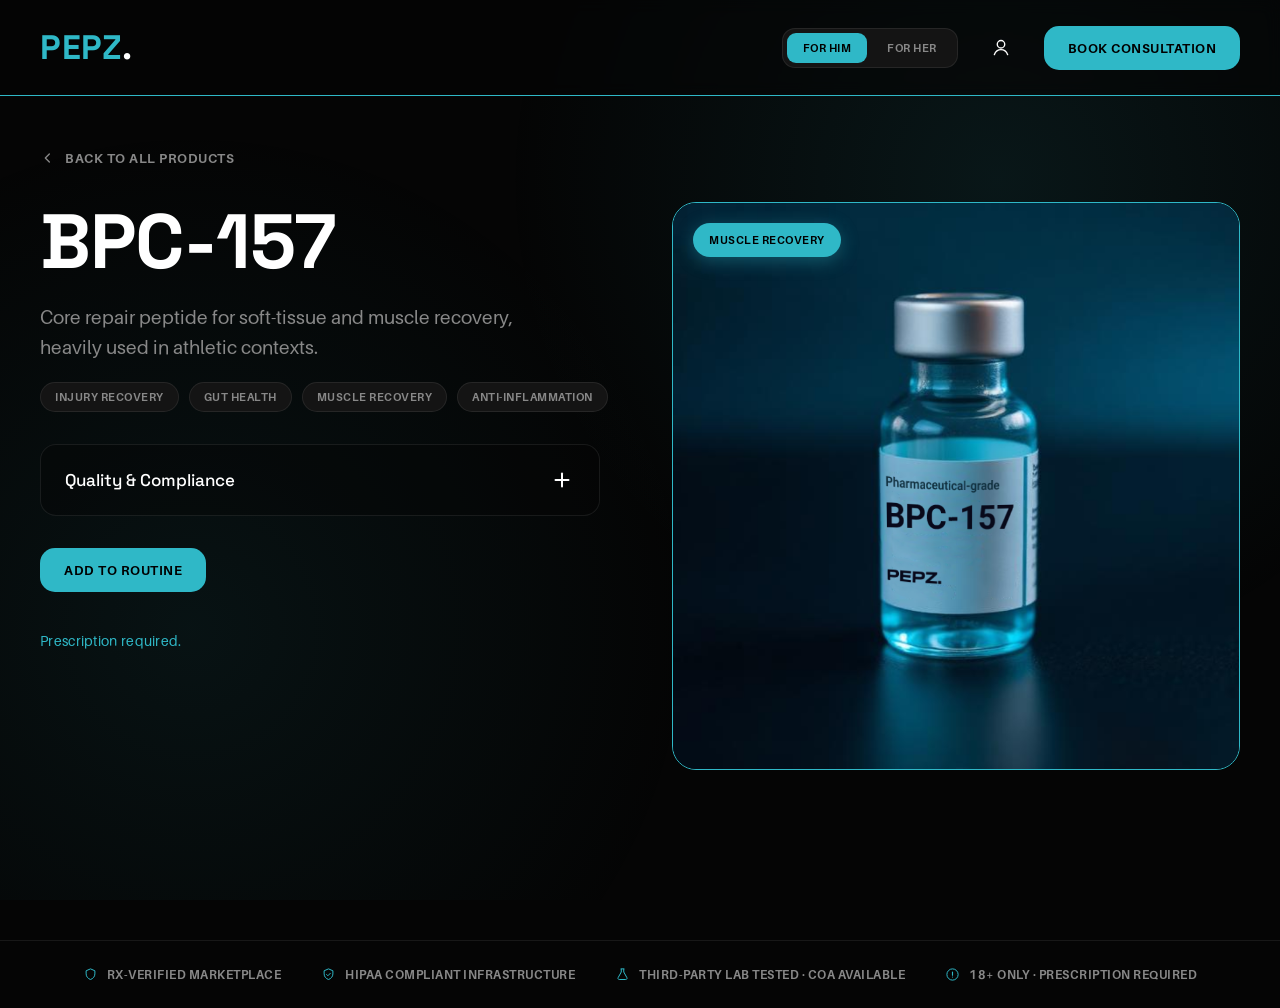
==== products/bpc-157.html @ 7f21e56b "Add product detail pages" ====
<!DOCTYPE html>
<html lang="en">
<head>
<meta charset="UTF-8">
<meta name="viewport" content="width=device-width, initial-scale=1.0">
<title>BPC-157 — PEPZ</title>
<meta name="description" content="Core repair peptide for soft-tissue and muscle recovery, heavily used in athletic contexts. Pharmaceutical-grade peptide, prescription required.">
<link rel="preconnect" href="https://fonts.googleapis.com">
<link rel="preconnect" href="https://fonts.gstatic.com" crossorigin>
<link href="https://fonts.googleapis.com/css2?family=Space+Grotesk:wght@400;500;700&display=swap" rel="stylesheet">
<link rel="stylesheet" href="../assets/product.css">
</head>
<body>
<div id="siteGradientBg" aria-hidden="true"></div>

<!-- ================= HEADER (shared site header) ================= -->
<header class="site-header" id="siteHeader">
  <a class="logo" href="../index.html#home"><span>PEPZ</span>.</a>
  <div class="header-actions">
    <div class="gender-switch" role="tablist" aria-label="Shop by">
      <button class="gender-switch-btn active" id="tabHim" data-gender="him" role="tab" aria-selected="true">For Him</button>
      <button class="gender-switch-btn" id="tabHer" data-gender="her" role="tab" aria-selected="false">For Her</button>
    </div>
    <button class="icon-btn" aria-label="Account / Sign in">
      <svg viewBox="0 0 24 24" fill="none" width="20" height="20"><path d="M12 12a4.5 4.5 0 1 0 0-9 4.5 4.5 0 0 0 0 9Z" stroke="currentColor" stroke-width="1.6"/><path d="M4 20c1.4-3.8 4.6-6 8-6s6.6 2.2 8 6" stroke="currentColor" stroke-width="1.6" stroke-linecap="round"/></svg>
    </button>
    <button class="btn-primary pdp-book" id="bookConsultBtn">Book Consultation</button>
  </div>
</header>

<!-- ================= PRODUCT DETAIL ================= -->
<main class="pdp">
  <a class="pdp-back" href="../index.html#productsView">
    <svg viewBox="0 0 24 24" fill="none"><path d="M14 6l-6 6 6 6" stroke="currentColor" stroke-width="2" stroke-linecap="round" stroke-linejoin="round"/></svg>
    Back to All Products
  </a>

  <div class="pdp-grid">
    <!-- LEFT: info -->
    <div class="pdp-info">
      <h1 class="pdp-name">BPC-157</h1>
      <p class="pdp-desc">Core repair peptide for soft-tissue and muscle recovery, heavily used in athletic contexts.</p>

      <div class="pdp-tags">
          <span class="pdp-tag">Injury Recovery</span>
          <span class="pdp-tag">Gut Health</span>
          <span class="pdp-tag">Muscle Recovery</span>
          <span class="pdp-tag">Anti-Inflammation</span>
      </div>

      <div class="pdp-accordion" id="qcAccordion">
        <button class="pdp-accordion-head" id="qcToggle" aria-expanded="false" aria-controls="qcBody">
          <span>Quality &amp; Compliance</span>
          <span class="pdp-accordion-icon" aria-hidden="true"></span>
        </button>
        <div class="pdp-accordion-body" id="qcBody">
          <div>
            <ul class="pdp-accordion-list">
            <li>Compounded in a USA-certified <span class="accent">503A/503B</span> pharmacy</li>
            <li>Third-party tested with <span class="accent">full COA documentation</span></li>
            <li>Pharmaceutical-grade purity — prescription required</li>
            </ul>
          </div>
        </div>
      </div>

      <div class="pdp-cta-row">
        <button class="btn-primary" id="addRoutineBtn">Add To Routine</button>
      </div>

      <p class="pdp-rx">Prescription required.</p>
    </div>

    <!-- RIGHT: media -->
    <div class="pdp-media">
      <div class="pdp-stage">
        <span class="pdp-badge">Muscle Recovery</span>
        <div class="pdp-slides" id="pdpSlides">
        <div class="pdp-slide active"><img src="../assets/bpc-157-1-DvsU9HZn.png.png" alt="BPC-157 — pharmaceutical-grade vial"></div>
        </div>
      </div>
    </div>
  </div>
</main>

<!-- ================= TRUST BAR ================= -->
<footer class="pdp-trust">
  <div class="pdp-trust-inner">
    <span class="pdp-trust-item"><svg viewBox="0 0 24 24" fill="none"><path d="M12 3l7 3v5c0 4.5-3 7.6-7 9-4-1.4-7-4.5-7-9V6l7-3Z" stroke="currentColor" stroke-width="1.6"/></svg>Rx-Verified Marketplace</span>
    <span class="pdp-trust-item"><svg viewBox="0 0 24 24" fill="none"><path d="M12 3l7 3v5c0 4.5-3 7.6-7 9-4-1.4-7-4.5-7-9V6l7-3Z" stroke="currentColor" stroke-width="1.6"/><path d="M9 12l2 2 4-4" stroke="currentColor" stroke-width="1.6" stroke-linecap="round" stroke-linejoin="round"/></svg>HIPAA Compliant Infrastructure</span>
    <span class="pdp-trust-item"><svg viewBox="0 0 24 24" fill="none"><path d="M9 3h6M10 3v5l-5 9a2 2 0 0 0 1.8 3h10.4A2 2 0 0 0 19 17l-5-9V3" stroke="currentColor" stroke-width="1.6" stroke-linejoin="round"/></svg>Third-Party Lab Tested · COA Available</span>
    <span class="pdp-trust-item"><svg viewBox="0 0 24 24" fill="none"><circle cx="12" cy="12" r="9" stroke="currentColor" stroke-width="1.6"/><path d="M12 8v5M12 16h.01" stroke="currentColor" stroke-width="1.8" stroke-linecap="round"/></svg>18+ Only · Prescription Required</span>
  </div>
</footer>

<script>
(function(){
  /* ---- Quality & Compliance accordion ---- */
  var acc = document.getElementById('qcAccordion');
  var toggle = document.getElementById('qcToggle');
  toggle.addEventListener('click', function(){
    var open = acc.classList.toggle('open');
    toggle.setAttribute('aria-expanded', String(open));
  });

  /* ---- Image carousel (dots) ---- */
  var dots = Array.prototype.slice.call(document.querySelectorAll('.pdp-dot'));
  var slides = Array.prototype.slice.call(document.querySelectorAll('.pdp-slide'));
  dots.forEach(function(dot){
    dot.addEventListener('click', function(){
      var i = parseInt(dot.getAttribute('data-slide'), 10);
      dots.forEach(function(d){ d.classList.remove('active'); });
      slides.forEach(function(s){ s.classList.remove('active'); });
      dot.classList.add('active');
      if (slides[i]) slides[i].classList.add('active');
    });
  });

  /* ---- For Him / For Her theme switch (live re-theme, same as index.html) ---- */
  var tabHim = document.getElementById('tabHim');
  var tabHer = document.getElementById('tabHer');
  function setGender(g){
    var isHer = g === 'her';
    document.documentElement.classList.toggle('theme-her', isHer);
    tabHim.classList.toggle('active', !isHer);
    tabHim.setAttribute('aria-selected', String(!isHer));
    tabHer.classList.toggle('active', isHer);
    tabHer.setAttribute('aria-selected', String(isHer));
    try { localStorage.setItem('pepz-theme', g); } catch(e){}
  }
  tabHim.addEventListener('click', function(){ setGender('him'); });
  tabHer.addEventListener('click', function(){ setGender('her'); });

  /* ---- Header "Book Consultation" → main consultation flow ---- */
  var book = document.getElementById('bookConsultBtn');
  if (book) book.addEventListener('click', function(){ window.location.href = '../index.html#contact'; });

  /* ---- "Add To Routine" → Build My Routine section on the main site ---- */
  var routine = document.getElementById('addRoutineBtn');
  if (routine) routine.addEventListener('click', function(){ window.location.href = '../index.html#build-routine'; });
})();
</script>
</body>
</html>
---- assets/product.css ----
/* =============================================================
   PEPZ — Product detail page stylesheet
   Self-contained: reuses the exact design tokens, themes (For Him /
   For Her), header, and button system from index.html so every product
   page is visually part of the same site. Layout below (.pdp-*) is new,
   built to the Figma product-page reference but in the site's language.
   ============================================================= */

/* ---------- Aileron (body) — self-hosted, CC0 (see fonts/Aileron-LICENSE.txt) ---------- */
@font-face{ font-family:'Aileron'; src:url('fonts/Aileron-Light.woff2') format('woff2'); font-weight:300; font-style:normal; font-display:swap; }
@font-face{ font-family:'Aileron'; src:url('fonts/Aileron-Regular.woff2') format('woff2'); font-weight:400; font-style:normal; font-display:swap; }
@font-face{ font-family:'Aileron'; src:url('fonts/Aileron-SemiBold.woff2') format('woff2'); font-weight:600; font-style:normal; font-display:swap; }
@font-face{ font-family:'Aileron'; src:url('fonts/Aileron-Bold.woff2') format('woff2'); font-weight:700; font-style:normal; font-display:swap; }

/* ---------- Design tokens (verbatim from index.html) ---------- */
:root{
  --bg:#050505;
  --bg-rgb:5,5,5;
  --card:#0f0f0f;
  --muted-surface:#141414;
  --brand:#2fb8c7;
  --brand-glow-rgb:47,184,199;
  --fg:#ffffff;
  --muted-fg:#888888;
  --destructive:#e7000b;
  --border:rgba(255,255,255,0.08);
  --input:rgba(255,255,255,0.10);
  --primary-fg:#000000;
}
/* ---------- GLOBAL "For Her" theme (verbatim) ---------- */
html.theme-her{
  --bg:#ffffff;
  --bg-rgb:255,255,255;
  --card:#ffffff;
  --muted-surface:#f7f2f6;
  --brand:#d6479e;
  --brand-glow-rgb:214,71,158;
  --fg:#000000;
  --muted-fg:#6b5a68;
  --border:rgba(0,0,0,0.12);
  --input:rgba(0,0,0,0.12);
}

*{box-sizing:border-box;}
html{scroll-behavior:smooth;}
body{
  margin:0;
  background:var(--bg);
  color:var(--fg);
  font-family:'Aileron',-apple-system,BlinkMacSystemFont,'Segoe UI',sans-serif;
  overflow-x:hidden;
  transition:background .3s ease, color .3s ease;
}
h1,h2,h3,h4,h5,h6,.logo{
  font-family:'Space Grotesk',-apple-system,BlinkMacSystemFont,'Segoe UI',sans-serif;
}
a{color:inherit;text-decoration:none;}
button{font-family:inherit;}

/* ---------- Shared glow-pulse + button keyframes (verbatim) ---------- */
@keyframes glow-pulse-text{
  0%,100%{ text-shadow:0 0 18px rgba(var(--brand-glow-rgb),0.35), 0 0 34px rgba(var(--brand-glow-rgb),0.18); }
  50%{ text-shadow:0 0 34px rgba(var(--brand-glow-rgb),0.75), 0 0 60px rgba(var(--brand-glow-rgb),0.4); }
}
@keyframes btn-glow-pop{
  0%{ box-shadow:0 6px 20px rgba(var(--brand-glow-rgb),0.25); }
  40%{ box-shadow:0 4px 28px rgba(var(--brand-glow-rgb),0.55); }
  100%{ box-shadow:0 4px 14px rgba(var(--brand-glow-rgb),0.3); }
}
@keyframes btn-glow-pop-outline{
  0%{ box-shadow:0 0 0 rgba(var(--brand-glow-rgb),0); }
  40%{ box-shadow:0 0 22px rgba(var(--brand-glow-rgb),0.45); }
  100%{ box-shadow:0 0 10px rgba(var(--brand-glow-rgb),0.2); }
}

/* ---------- Button system (verbatim) ---------- */
.btn-primary{
  background:var(--brand);
  color:var(--primary-fg);
  border:none;
  border-radius:15px;
  padding:14px 24px;
  font-weight:700;
  font-size:13px;
  letter-spacing:0.5px;
  text-transform:uppercase;
  cursor:pointer;
  transition:transform .15s ease, box-shadow .15s ease, filter .15s ease;
}
.btn-primary:hover{ transform:translateY(-1px); box-shadow:0 6px 24px rgba(var(--brand-glow-rgb),0.4); filter:brightness(1.05); }
.btn-primary:active{ transform:translateY(0) scale(.97); animation:btn-glow-pop .4s ease-out; }

.btn-outline{
  background:transparent;
  color:var(--fg);
  border:1px solid var(--brand);
  border-radius:15px;
  padding:13px 24px;
  font-weight:700;
  font-size:13px;
  letter-spacing:0.5px;
  text-transform:uppercase;
  cursor:pointer;
  transition:transform .15s ease, box-shadow .15s ease, background .2s ease;
}
.btn-outline:hover{ background:rgba(var(--brand-glow-rgb),0.1); transform:translateY(-1px); box-shadow:0 0 18px rgba(var(--brand-glow-rgb),0.25); }
.btn-outline:active{ transform:translateY(0) scale(.97); background:var(--brand); color:var(--primary-fg); animation:btn-glow-pop-outline .4s ease-out; }

.icon-btn{
  width:38px;height:38px;
  display:flex;align-items:center;justify-content:center;
  border-radius:50%;
  border:1px solid transparent;
  background:transparent;
  color:var(--fg);
  cursor:pointer;
  transition:border-color .2s ease, transform .15s ease, box-shadow .15s ease;
}
.icon-btn:hover{ border-color:var(--brand); transform:translateY(-1px); box-shadow:0 0 14px rgba(var(--brand-glow-rgb),0.3); }
.icon-btn:active{ transform:translateY(0) scale(.97); animation:btn-glow-pop-outline .4s ease-out; }

/* ---------- Global ambient background (verbatim) ---------- */
#siteGradientBg{
  position:fixed;
  inset:0;
  pointer-events:none;
  z-index:0;
  background:
    radial-gradient(circle at 78% 20%, rgba(var(--brand-glow-rgb),0.10), transparent 40%),
    radial-gradient(circle at 15% 70%, rgba(var(--brand-glow-rgb),0.08), transparent 40%);
}

/* ---------- Header (verbatim structure from index.html) ---------- */
.site-header{
  position:fixed;
  top:0;left:0;right:0;
  height:96px;
  z-index:200;
  display:flex;
  align-items:center;
  justify-content:space-between;
  padding:0 40px;
  background:rgba(var(--bg-rgb),0.62);
  backdrop-filter:blur(8px);
  -webkit-backdrop-filter:blur(8px);
  border-bottom:1px solid var(--brand);
  transition:border-color .3s ease, background .3s ease;
}
.logo{ font-weight:900; font-size:34px; text-transform:uppercase; letter-spacing:0.5px; }
.logo span{ color:var(--brand); }
.header-actions{ display:flex; align-items:center; gap:24px; }

.gender-switch{
  display:inline-flex;
  gap:4px;
  border:1px solid var(--border);
  border-radius:13px;
  padding:4px;
  background:var(--muted-surface);
}
.gender-switch-btn{
  border:none;
  background:transparent;
  color:var(--muted-fg);
  font-weight:700;
  font-size:11px;
  letter-spacing:0.5px;
  text-transform:uppercase;
  padding:8px 16px;
  border-radius:9px;
  cursor:pointer;
  transition:background .2s ease, color .2s ease;
}
.gender-switch-btn:hover{ color:var(--fg); }
.gender-switch-btn.active{ background:var(--brand); color:var(--primary-fg); }
html.theme-her .gender-switch-btn.active{ color:#ffffff; }

/* =============================================================
   PRODUCT DETAIL PAGE (new — Figma reference, site language)
   ============================================================= */
.pdp{
  position:relative;
  z-index:1;
  max-width:1280px;
  margin:0 auto;
  padding:150px 40px 80px;      /* clears the 96px fixed header */
  min-height:100vh;
}

/* Back link — mirrors pepz.com "← Back to All Products" */
.pdp-back{
  display:inline-flex;
  align-items:center;
  gap:9px;
  font-size:13px;
  font-weight:700;
  letter-spacing:0.5px;
  text-transform:uppercase;
  color:var(--muted-fg);
  margin-bottom:36px;
  transition:color .2s ease, gap .2s ease;
}
.pdp-back:hover{ color:var(--brand); gap:13px; }
.pdp-back svg{ width:16px; height:16px; }

/* Two-column grid: image left in Figma is on the RIGHT — matches screenshot */
.pdp-grid{
  display:grid;
  grid-template-columns:1fr 1fr;
  gap:64px;
  align-items:start;
}

/* ---- LEFT column: name / description / accordion / rx note ---- */
.pdp-info{ display:flex; flex-direction:column; }

.pdp-name{
  font-weight:900;
  font-size:clamp(48px,6vw,88px);
  line-height:1.02;
  letter-spacing:-0.01em;
  text-transform:uppercase;
  margin:0 0 22px;
}

.pdp-desc{
  font-size:clamp(17px,1.5vw,21px);
  font-weight:400;
  line-height:1.55;
  color:var(--muted-fg);
  max-width:520px;
  margin:0 0 20px;
}

/* Category / benefit tag chips (from pepz.com product tags) */
.pdp-tags{
  display:flex;
  flex-wrap:wrap;
  gap:10px;
  margin:0 0 32px;
}
.pdp-tag{
  font-size:11px;
  font-weight:700;
  letter-spacing:0.5px;
  text-transform:uppercase;
  color:var(--muted-fg);
  border:1px solid var(--border);
  background:var(--muted-surface);
  border-radius:999px;
  padding:7px 14px;
}

/* ---- Quality & Compliance accordion ---- */
.pdp-accordion{
  border:1px solid var(--border);
  border-radius:16px;
  background:rgba(var(--bg-rgb),0.4);
  overflow:hidden;
  margin:0 0 32px;
  max-width:560px;
  transition:border-color .25s ease, box-shadow .25s ease;
}
.pdp-accordion.open{
  border-color:var(--brand);
  box-shadow:0 0 22px rgba(var(--brand-glow-rgb),0.14);
}
.pdp-accordion-head{
  width:100%;
  display:flex;
  align-items:center;
  justify-content:space-between;
  gap:16px;
  background:transparent;
  border:none;
  color:var(--fg);
  cursor:pointer;
  padding:22px 24px;
  font-family:'Space Grotesk',sans-serif;
  font-size:17px;
  font-weight:500;
  text-align:left;
  transition:color .2s ease;
}
.pdp-accordion-head:hover{ color:var(--brand); }
.pdp-accordion.open .pdp-accordion-head{ color:var(--brand); }
.pdp-accordion-icon{
  flex:none;
  width:26px;height:26px;
  position:relative;
}
/* + / × morph */
.pdp-accordion-icon::before,
.pdp-accordion-icon::after{
  content:"";
  position:absolute;
  top:50%;left:50%;
  width:15px;height:2px;
  background:currentColor;
  border-radius:2px;
  transition:transform .3s cubic-bezier(.16,.84,.44,1);
}
.pdp-accordion-icon::before{ transform:translate(-50%,-50%) rotate(0deg); }
.pdp-accordion-icon::after{ transform:translate(-50%,-50%) rotate(90deg); }
.pdp-accordion.open .pdp-accordion-icon::before{ transform:translate(-50%,-50%) rotate(45deg); }
.pdp-accordion.open .pdp-accordion-icon::after{ transform:translate(-50%,-50%) rotate(-45deg); }

.pdp-accordion-body{
  display:grid;
  grid-template-rows:0fr;
  transition:grid-template-rows .35s cubic-bezier(.16,.84,.44,1);
}
.pdp-accordion.open .pdp-accordion-body{ grid-template-rows:1fr; }
.pdp-accordion-body > div{ overflow:hidden; }
.pdp-accordion-list{
  list-style:none;
  margin:0;
  padding:0 24px 24px;
  display:flex;
  flex-direction:column;
  gap:12px;
}
.pdp-accordion-list li{
  position:relative;
  padding-left:22px;
  font-size:15px;
  line-height:1.5;
  color:var(--muted-fg);
}
.pdp-accordion-list li::before{
  content:"";
  position:absolute;
  left:2px;top:9px;
  width:6px;height:6px;
  border-radius:50%;
  background:var(--brand);
}
.pdp-accordion-list .accent{ color:var(--brand); }

/* CTA row */
.pdp-cta-row{
  display:flex;
  flex-wrap:wrap;
  align-items:center;
  gap:16px;
  margin:0 0 26px;
}

/* Rx note */
.pdp-rx{
  font-size:14px;
  font-weight:400;
  color:var(--brand);
  letter-spacing:0.3px;
}
.pdp-rx span{ color:var(--muted-fg); }

/* ---- RIGHT column: glowing product image + carousel ---- */
.pdp-media{ display:flex; flex-direction:column; align-items:center; }

/* Cyan (For Him) / pink (For Her) glowing outline that gently breathes. */
@keyframes pdp-frame-glow{
  0%,100%{ box-shadow:0 0 0 1px rgba(var(--brand-glow-rgb),0.5) inset, 0 0 22px rgba(var(--brand-glow-rgb),0.28), 0 0 46px rgba(var(--brand-glow-rgb),0.16); }
  50%{ box-shadow:0 0 0 1px rgba(var(--brand-glow-rgb),0.8) inset, 0 0 34px rgba(var(--brand-glow-rgb),0.5), 0 0 70px rgba(var(--brand-glow-rgb),0.3); }
}
.pdp-stage{
  position:relative;
  width:100%;
  aspect-ratio:1/1;
  border-radius:24px;
  overflow:hidden;
  border:1.5px solid var(--brand);
  background:var(--card);
  animation:pdp-frame-glow 3.4s ease-in-out infinite;
}
.pdp-badge{
  position:absolute;
  top:20px;left:20px;
  z-index:3;
  display:inline-flex;
  align-items:center;
  height:34px;
  padding:0 16px;
  background:var(--brand);
  color:var(--primary-fg);
  font-size:11px;
  font-weight:700;
  letter-spacing:0.5px;
  text-transform:uppercase;
  border-radius:999px;
  box-shadow:0 4px 18px rgba(var(--brand-glow-rgb),0.35);
}
html.theme-her .pdp-badge{ color:#ffffff; }

/* slides */
.pdp-slides{ position:absolute; inset:0; }
.pdp-slide{
  position:absolute;
  inset:0;
  opacity:0;
  transition:opacity .5s ease;
  pointer-events:none;
}
.pdp-slide.active{ opacity:1; pointer-events:auto; }
.pdp-slide img{
  width:100%;
  height:100%;
  object-fit:cover;      /* fill the frame edge-to-edge */
  display:block;
}

/* carousel dots */
.pdp-dots{
  display:flex;
  gap:10px;
  margin-top:22px;
}
.pdp-dot{
  width:9px;height:9px;
  border-radius:50%;
  border:none;
  padding:0;
  background:var(--muted-fg);
  opacity:0.4;
  cursor:pointer;
  transition:opacity .2s ease, transform .2s ease, background .2s ease;
}
.pdp-dot:hover{ opacity:0.7; }
.pdp-dot.active{ background:var(--brand); opacity:1; transform:scale(1.25); }

/* ---------- Trust bar (mirrors pepz.com) ---------- */
.pdp-trust{
  position:relative;
  z-index:1;
  border-top:1px solid var(--border);
  margin-top:40px;
}
.pdp-trust-inner{
  max-width:1280px;
  margin:0 auto;
  padding:26px 40px;
  display:flex;
  flex-wrap:wrap;
  align-items:center;
  justify-content:center;
  gap:18px 40px;
}
.pdp-trust-item{
  display:inline-flex;
  align-items:center;
  gap:9px;
  font-size:12px;
  font-weight:700;
  letter-spacing:0.5px;
  text-transform:uppercase;
  color:var(--muted-fg);
}
.pdp-trust-item svg{ width:15px; height:15px; color:var(--brand); flex:none; }

/* ---------- Responsive ---------- */
@media (max-width:900px){
  .site-header{ height:76px; padding:0 20px; }
  .logo{ font-size:26px; }
  .header-actions{ gap:12px; }
  .gender-switch-btn{ padding:6px 10px; font-size:9px; }
  .pdp{ padding:110px 20px 56px; }
  .pdp-grid{ grid-template-columns:1fr; gap:40px; }
  .pdp-media{ order:-1; }              /* image first on mobile, like the app */
  .pdp-name{ font-size:clamp(40px,11vw,60px); }
  .pdp-trust-inner{ padding:24px 20px; gap:14px 26px; }
}
@media (max-width:560px){
  .header-actions .pdp-book{ display:none; }   /* keep mobile header tidy */
}
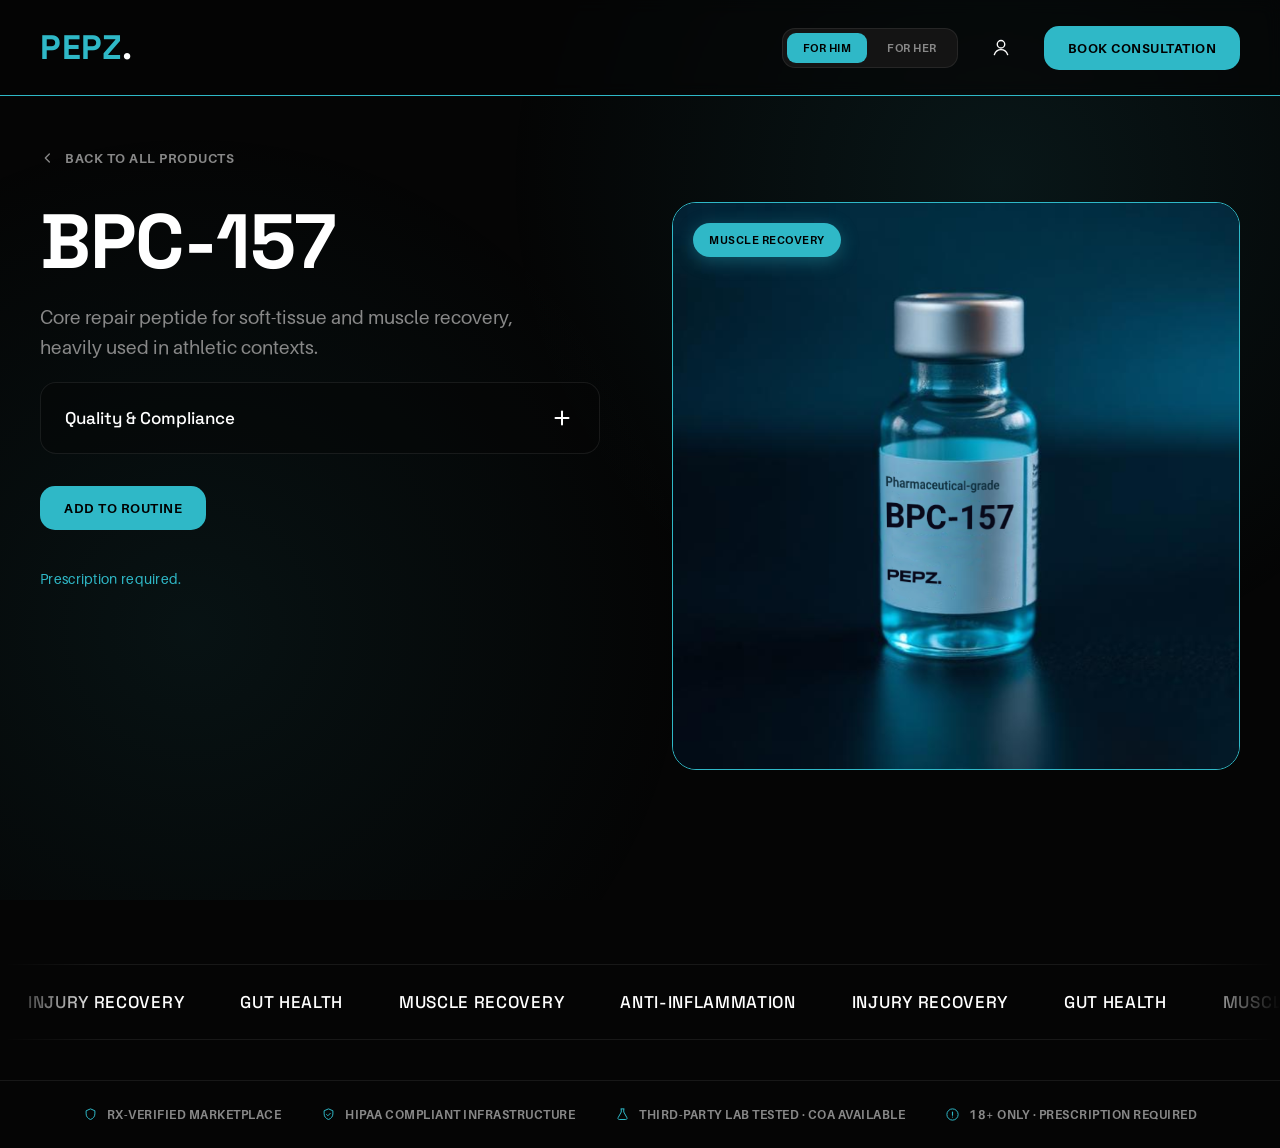
==== commit 867eebd0: "Add marquee in product pages" ====
--- a/products/bpc-157.html
+++ b/products/bpc-157.html
@@ -41,13 +41,6 @@
       <h1 class="pdp-name">BPC-157</h1>
       <p class="pdp-desc">Core repair peptide for soft-tissue and muscle recovery, heavily used in athletic contexts.</p>
 
-      <div class="pdp-tags">
-          <span class="pdp-tag">Injury Recovery</span>
-          <span class="pdp-tag">Gut Health</span>
-          <span class="pdp-tag">Muscle Recovery</span>
-          <span class="pdp-tag">Anti-Inflammation</span>
-      </div>
-
       <div class="pdp-accordion" id="qcAccordion">
         <button class="pdp-accordion-head" id="qcToggle" aria-expanded="false" aria-controls="qcBody">
           <span>Quality &amp; Compliance</span>
@@ -82,6 +75,11 @@
     </div>
   </div>
 </main>
+
+<!-- ================= TAG MARQUEE ================= -->
+<div class="pdp-marquee" aria-hidden="true">
+  <div class="pdp-marquee-inner"><span class="pdp-marquee-item">Injury Recovery</span><span class="pdp-marquee-item">Gut Health</span><span class="pdp-marquee-item">Muscle Recovery</span><span class="pdp-marquee-item">Anti-Inflammation</span><span class="pdp-marquee-item">Injury Recovery</span><span class="pdp-marquee-item">Gut Health</span><span class="pdp-marquee-item">Muscle Recovery</span><span class="pdp-marquee-item">Anti-Inflammation</span><span class="pdp-marquee-item">Injury Recovery</span><span class="pdp-marquee-item">Gut Health</span><span class="pdp-marquee-item">Muscle Recovery</span><span class="pdp-marquee-item">Anti-Inflammation</span><span class="pdp-marquee-item">Injury Recovery</span><span class="pdp-marquee-item">Gut Health</span><span class="pdp-marquee-item">Muscle Recovery</span><span class="pdp-marquee-item">Anti-Inflammation</span><span class="pdp-marquee-item">Injury Recovery</span><span class="pdp-marquee-item">Gut Health</span><span class="pdp-marquee-item">Muscle Recovery</span><span class="pdp-marquee-item">Anti-Inflammation</span><span class="pdp-marquee-item">Injury Recovery</span><span class="pdp-marquee-item">Gut Health</span><span class="pdp-marquee-item">Muscle Recovery</span><span class="pdp-marquee-item">Anti-Inflammation</span><span class="pdp-marquee-item">Injury Recovery</span><span class="pdp-marquee-item">Gut Health</span><span class="pdp-marquee-item">Muscle Recovery</span><span class="pdp-marquee-item">Anti-Inflammation</span><span class="pdp-marquee-item">Injury Recovery</span><span class="pdp-marquee-item">Gut Health</span><span class="pdp-marquee-item">Muscle Recovery</span><span class="pdp-marquee-item">Anti-Inflammation</span><span class="pdp-marquee-item">Injury Recovery</span><span class="pdp-marquee-item">Gut Health</span><span class="pdp-marquee-item">Muscle Recovery</span><span class="pdp-marquee-item">Anti-Inflammation</span><span class="pdp-marquee-item">Injury Recovery</span><span class="pdp-marquee-item">Gut Health</span><span class="pdp-marquee-item">Muscle Recovery</span><span class="pdp-marquee-item">Anti-Inflammation</span><span class="pdp-marquee-item">Injury Recovery</span><span class="pdp-marquee-item">Gut Health</span><span class="pdp-marquee-item">Muscle Recovery</span><span class="pdp-marquee-item">Anti-Inflammation</span><span class="pdp-marquee-item">Injury Recovery</span><span class="pdp-marquee-item">Gut Health</span><span class="pdp-marquee-item">Muscle Recovery</span><span class="pdp-marquee-item">Anti-Inflammation</span></div>
+</div>
 
 <!-- ================= TRUST BAR ================= -->
 <footer class="pdp-trust">
--- a/assets/product.css
+++ b/assets/product.css
@@ -428,6 +428,48 @@
 .pdp-dot:hover{ opacity:0.7; }
 .pdp-dot.active{ background:var(--brand); opacity:1; transform:scale(1.25); }
 
+/* ---------- Tag marquee (scrolling strip before the footer) ----------
+   Mirrors pepz.com's homepage ticker: uppercase labels streaming
+   horizontally, each capped with a cyan/pink "+" accent, bounded by the
+   site's hairline borders. Hover to pause; disabled under reduced-motion. */
+.pdp-marquee{
+  position:relative;
+  z-index:1;
+  margin-top:64px;
+  padding:26px 0;
+  overflow:hidden;
+  border-top:1px solid var(--border);
+  border-bottom:1px solid var(--border);
+  -webkit-mask-image:linear-gradient(90deg, transparent, #000 8%, #000 92%, transparent);
+          mask-image:linear-gradient(90deg, transparent, #000 8%, #000 92%, transparent);
+}
+.pdp-marquee-inner{
+  display:flex;
+  width:max-content;
+  animation:pdp-marquee-scroll 38s linear infinite;
+}
+.pdp-marquee:hover .pdp-marquee-inner{ animation-play-state:paused; }
+@keyframes pdp-marquee-scroll{
+  from{ transform:translateX(0); }
+  to{ transform:translateX(-50%); }
+}
+.pdp-marquee-item{
+  display:inline-flex;
+  align-items:center;
+  gap:16px;
+  padding:0 28px;
+  font-family:'Space Grotesk',sans-serif;
+  font-size:17px;
+  font-weight:500;
+  letter-spacing:0.04em;
+  text-transform:uppercase;
+  color:var(--fg);
+  white-space:nowrap;
+}
+@media (prefers-reduced-motion:reduce){
+  .pdp-marquee-inner{ animation:none; transform:translateX(0); }
+}
+
 /* ---------- Trust bar (mirrors pepz.com) ---------- */
 .pdp-trust{
   position:relative;
